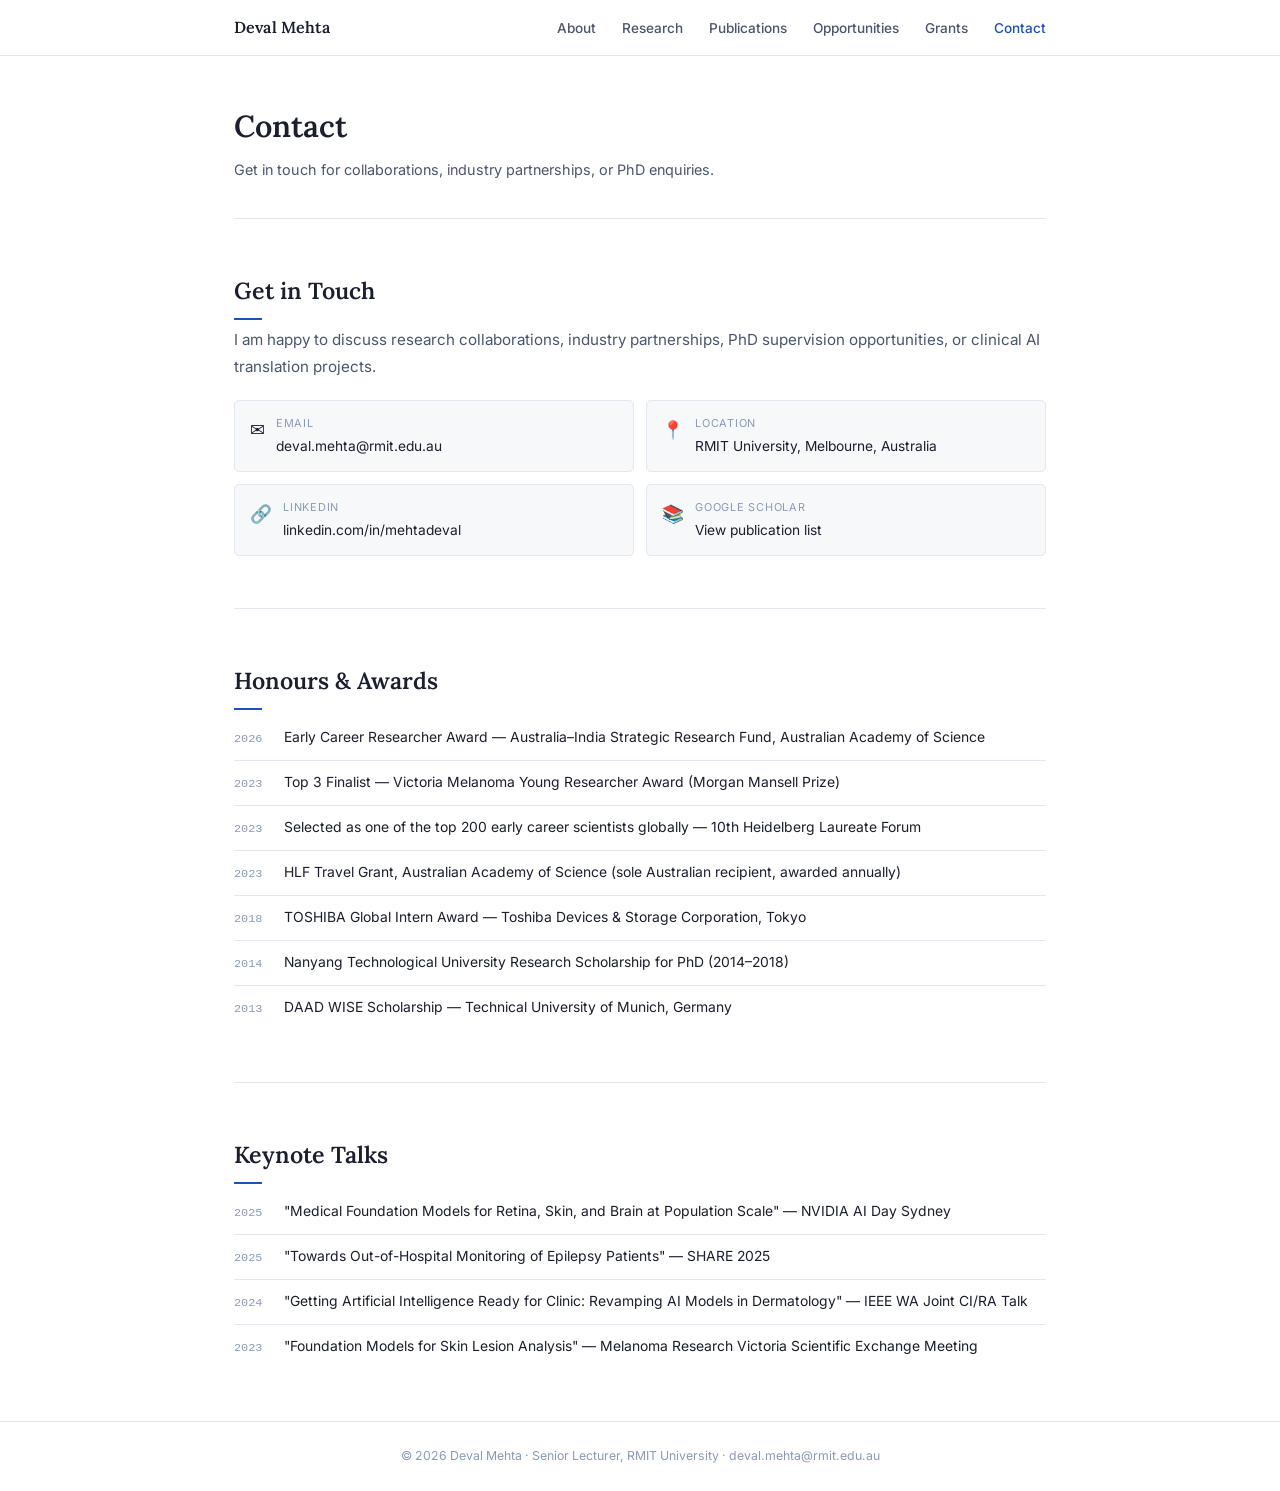
==== contact.html @ f9f5b351 "Add files via upload" ====
<!DOCTYPE html>
<html lang="en">
<head>
<meta charset="UTF-8"><meta name="viewport" content="width=device-width, initial-scale=1.0">
<meta name="description" content="Contact Deval Mehta — Senior Lecturer in Digital Health at RMIT University, Melbourne.">
<title>Contact | Deval Mehta</title>
<link rel="preconnect" href="https://fonts.googleapis.com">
<link rel="preconnect" href="https://fonts.gstatic.com" crossorigin>
<link href="https://fonts.googleapis.com/css2?family=Inter:wght@400;500;600&family=Lora:ital,wght@0,600;1,400&display=swap" rel="stylesheet">
<link rel="stylesheet" href="style.css">
</head><body>
<nav class="nav"><div class="nav-inner"><a href="index.html" class="nav-brand">Deval Mehta</a><ul class="nav-links">
      <li><a href="index.html">About</a></li>
      <li><a href="research.html">Research</a></li>
      <li><a href="publications.html">Publications</a></li>
      <li><a href="opportunities.html">Opportunities</a></li>
      <li><a href="grants.html">Grants</a></li>
      <li><a href="contact.html" class="active">Contact</a></li>
</ul><button class="nav-toggle" id="nav-btn" aria-label="Menu"><svg width="20" height="20" viewBox="0 0 24 24" fill="none" stroke="currentColor" stroke-width="2"><line x1="3" y1="6" x2="21" y2="6"/><line x1="3" y1="12" x2="21" y2="12"/><line x1="3" y1="18" x2="21" y2="18"/></svg></button></div></nav>
<div class="nav-drawer" id="nav-drawer">
  <a href="index.html">About</a>
  <a href="research.html">Research</a>
  <a href="publications.html">Publications</a>
  <a href="opportunities.html">Opportunities</a>
  <a href="grants.html">Grants</a>
  <a href="contact.html" class="active">Contact</a>
</div>
<main><div class="page">
<div class="page-hdr"><h1>Contact</h1><p>Get in touch for collaborations, industry partnerships, or PhD enquiries.</p></div>

<section class="sec">
<h2 class="sec-title">Get in Touch</h2>
<p class="prose" style="margin-bottom:20px">I am happy to discuss research collaborations, industry partnerships, PhD supervision opportunities, or clinical AI translation projects.</p>
<div class="contact-grid">
  <div class="contact-item"><div class="ci-icon">&#9993;&#65039;</div><div><div class="ci-lbl">Email</div><div class="ci-val"><a href="mailto:deval.mehta@rmit.edu.au">deval.mehta@rmit.edu.au</a></div></div></div>
  <div class="contact-item"><div class="ci-icon">&#128205;</div><div><div class="ci-lbl">Location</div><div class="ci-val">RMIT University, Melbourne, Australia</div></div></div>
  <div class="contact-item"><div class="ci-icon">&#128279;</div><div><div class="ci-lbl">LinkedIn</div><div class="ci-val"><a href="https://linkedin.com/in/mehtadeval" target="_blank">linkedin.com/in/mehtadeval</a></div></div></div>
  <div class="contact-item"><div class="ci-icon">&#128218;</div><div><div class="ci-lbl">Google Scholar</div><div class="ci-val"><a href="https://scholar.google.com" target="_blank">View publication list</a></div></div></div>
</div>
</section>

<section class="sec">
<h2 class="sec-title">Honours &amp; Awards</h2>
<div class="award-row"><div class="award-yr">2026</div><div class="award-txt">Early Career Researcher Award &mdash; Australia&ndash;India Strategic Research Fund, Australian Academy of Science</div></div>
<div class="award-row"><div class="award-yr">2023</div><div class="award-txt">Top 3 Finalist &mdash; Victoria Melanoma Young Researcher Award (Morgan Mansell Prize)</div></div>
<div class="award-row"><div class="award-yr">2023</div><div class="award-txt">Selected as one of the top 200 early career scientists globally &mdash; 10th Heidelberg Laureate Forum</div></div>
<div class="award-row"><div class="award-yr">2023</div><div class="award-txt">HLF Travel Grant, Australian Academy of Science (sole Australian recipient, awarded annually)</div></div>
<div class="award-row"><div class="award-yr">2018</div><div class="award-txt">TOSHIBA Global Intern Award &mdash; Toshiba Devices &amp; Storage Corporation, Tokyo</div></div>
<div class="award-row"><div class="award-yr">2014</div><div class="award-txt">Nanyang Technological University Research Scholarship for PhD (2014&ndash;2018)</div></div>
<div class="award-row"><div class="award-yr">2013</div><div class="award-txt">DAAD WISE Scholarship &mdash; Technical University of Munich, Germany</div></div>
</section>

<section class="sec">
<h2 class="sec-title">Keynote Talks</h2>
<div class="award-row"><div class="award-yr">2025</div><div class="award-txt">"Medical Foundation Models for Retina, Skin, and Brain at Population Scale" &mdash; NVIDIA AI Day Sydney</div></div>
<div class="award-row"><div class="award-yr">2025</div><div class="award-txt">"Towards Out-of-Hospital Monitoring of Epilepsy Patients" &mdash; SHARE 2025</div></div>
<div class="award-row"><div class="award-yr">2024</div><div class="award-txt">"Getting Artificial Intelligence Ready for Clinic: Revamping AI Models in Dermatology" &mdash; IEEE WA Joint CI/RA Talk</div></div>
<div class="award-row"><div class="award-yr">2023</div><div class="award-txt">"Foundation Models for Skin Lesion Analysis" &mdash; Melanoma Research Victoria Scientific Exchange Meeting</div></div>
</section>

</div></main>
<footer class="footer"><div class="page"><p>&copy; 2026 Deval Mehta &middot; Senior Lecturer, RMIT University &middot; <a href="mailto:deval.mehta@rmit.edu.au">deval.mehta@rmit.edu.au</a></p></div></footer>
<script>document.getElementById("nav-btn").addEventListener("click",()=>{document.getElementById("nav-drawer").classList.toggle("open");});</script>
</body></html>
---- style.css ----
/* ============================================================
   DEVAL MEHTA — ACADEMIC WEBSITE
   Clean rebuild · July 2026
   Design: minimal, light, scholarly
   Palette: white + one blue accent
   Type: Lora (headings) + Inter (body)
============================================================ */

/* --- Reset --- */
*, *::before, *::after { box-sizing: border-box; margin: 0; padding: 0; }

/* --- Variables --- */
:root {
  --bg:        #ffffff;
  --bg-soft:   #f7f8fa;
  --text:      #1a1e2e;
  --text-2:    #4a556e;
  --text-3:    #8a9ab8;
  --accent:    #1f50b8;
  --accent-lt: #ebf0fd;
  --border:    #e3e7ef;
  --max:       860px;
  --nav-h:     56px;
  --r:         5px;
  --f-sans:    'Inter', system-ui, -apple-system, sans-serif;
  --f-serif:   'Lora', Georgia, 'Times New Roman', serif;
  --f-mono:    'SFMono-Regular', 'SF Mono', Menlo, 'Courier New', monospace;
}

/* --- Base --- */
html { scroll-behavior: smooth; }
body {
  font-family: var(--f-sans);
  background: var(--bg);
  color: var(--text);
  line-height: 1.7;
  font-size: 16px;
  -webkit-font-smoothing: antialiased;
}
a { color: var(--accent); text-decoration: none; }
a:hover { text-decoration: underline; }
strong { font-weight: 600; }
img { display: block; max-width: 100%; }

/* --- Nav --- */
.nav {
  position: sticky; top: 0; z-index: 100;
  height: var(--nav-h);
  background: rgba(255,255,255,.95);
  backdrop-filter: blur(8px);
  border-bottom: 1px solid var(--border);
}
.nav-inner {
  max-width: var(--max); margin: 0 auto; padding: 0 24px;
  height: 100%; display: flex; align-items: center; justify-content: space-between;
}
.nav-brand {
  font-family: var(--f-serif); font-size: 1rem; font-weight: 600;
  color: var(--text); letter-spacing: .01em;
}
.nav-brand:hover { text-decoration: none; }
.nav-links { display: flex; list-style: none; gap: 26px; }
.nav-links a {
  font-size: .85rem; font-weight: 500; color: var(--text-2);
  transition: color .15s;
}
.nav-links a:hover, .nav-links a.active { color: var(--accent); text-decoration: none; }
.nav-toggle {
  display: none; background: none; border: none; padding: 6px;
  cursor: pointer; color: var(--text-2);
}
.nav-drawer {
  display: none; position: fixed; top: var(--nav-h); left: 0; right: 0;
  background: var(--bg); border-bottom: 1px solid var(--border);
  padding: 8px 24px 16px; z-index: 99;
}
.nav-drawer.open { display: block; }
.nav-drawer a {
  display: block; padding: 11px 0; font-size: .9rem; font-weight: 500;
  color: var(--text); border-bottom: 1px solid var(--border);
}
.nav-drawer a:last-child { border-bottom: none; }
.nav-drawer a:hover { color: var(--accent); text-decoration: none; }

/* --- Page wrapper & footer --- */
.page { max-width: var(--max); margin: 0 auto; padding: 0 24px; }
.footer {
  border-top: 1px solid var(--border); padding: 24px 0;
  font-size: .77rem; color: var(--text-3); text-align: center;
}
.footer a { color: var(--text-3); }
.footer a:hover { color: var(--accent); text-decoration: none; }

/* --- Section headings --- */
.sec { padding: 52px 0; border-bottom: 1px solid var(--border); }
.sec:last-child { border-bottom: none; }
.sec-title {
  font-family: var(--f-serif); font-size: 1.45rem; font-weight: 600;
  color: var(--text); margin-bottom: 6px;
}
.sec-title::after {
  content: ''; display: block; width: 28px; height: 2px;
  background: var(--accent); margin-top: 7px;
}
.sec-subtitle { font-size: .88rem; color: var(--text-2); margin-bottom: 24px; }

/* Inner-page header */
.page-hdr { padding: 44px 0 36px; border-bottom: 1px solid var(--border); }
.page-hdr h1 { font-family: var(--f-serif); font-size: 1.9rem; font-weight: 600; color: var(--text); }
.page-hdr p { font-size: .9rem; color: var(--text-2); margin-top: 6px; }

/* prose helper */
.prose { font-size: .95rem; color: var(--text-2); line-height: 1.8; }
.prose p + p { margin-top: 12px; }
.prose strong { color: var(--text); }

/* ============================================================
   INDEX — HERO
============================================================ */
.hero { padding: 60px 0 52px; border-bottom: 1px solid var(--border); }
.hero-inner { display: flex; gap: 48px; align-items: flex-start; }
.hero-photo { flex-shrink: 0; width: 188px; }
.hero-img {
  width: 188px; height: 228px; border-radius: var(--r);
  background: linear-gradient(145deg,#e8eeff,#ccd8f6);
  display: flex; align-items: center; justify-content: center;
  font-family: var(--f-serif); font-size: 3rem; font-weight: 600;
  color: var(--accent); overflow: hidden;
}
.hero-img img { width: 100%; height: 100%; object-fit: cover; }
/* To add photo: replace the initials span with <img src="photo.jpg" alt="Deval Mehta"> */

.hero-body { flex: 1; }
.hero-name { font-family: var(--f-serif); font-size: 2.3rem; font-weight: 600; color: var(--text); line-height: 1.15; margin-bottom: 5px; }
.hero-role { font-size: .97rem; font-weight: 500; color: var(--accent); margin-bottom: 2px; }
.hero-affil { font-size: .88rem; color: var(--text-2); margin-bottom: 22px; }
.hero-bio { font-size: .93rem; color: var(--text-2); line-height: 1.8; max-width: 540px; margin-bottom: 22px; }
.hero-bio p + p { margin-top: 10px; }
.hero-bio strong { color: var(--text); }

.hero-links { display: flex; flex-wrap: wrap; gap: 8px; }
.hlink {
  display: inline-flex; align-items: center; gap: 5px;
  font-size: .79rem; font-weight: 500; color: var(--text-2);
  padding: 5px 13px; border: 1px solid var(--border);
  border-radius: 100px; transition: all .15s;
}
.hlink svg { width: 13px; height: 13px; flex-shrink: 0; }
.hlink:hover { border-color: var(--accent); color: var(--accent); background: var(--accent-lt); text-decoration: none; }

/* index overview grid */
.ov-grid { display: grid; grid-template-columns: repeat(3,1fr); gap: 28px; margin-top: 22px; }
.ov-item {}
.ov-icon { font-size: 1.25rem; margin-bottom: 8px; }
.ov-title { font-size: .87rem; font-weight: 600; color: var(--text); margin-bottom: 4px; }
.ov-desc { font-size: .79rem; color: var(--text-2); line-height: 1.65; }

/* CTA pair */
.cta-pair { display: grid; grid-template-columns: 1fr 1fr; gap: 14px; margin-top: 22px; }
.cta {
  display: flex; align-items: center; gap: 14px; padding: 20px 22px;
  border: 1px solid var(--border); border-radius: var(--r);
  background: var(--bg-soft); color: var(--text); transition: all .15s;
}
.cta:hover { border-color: var(--accent); background: var(--accent-lt); text-decoration: none; }
.cta-icon { font-size: 1.4rem; flex-shrink: 0; }
.cta-title { font-size: .88rem; font-weight: 600; color: var(--text); margin-bottom: 3px; }
.cta-desc { font-size: .75rem; color: var(--text-2); line-height: 1.5; }
.cta-arr { margin-left: auto; color: var(--accent); font-weight: 700; font-size: .95rem; flex-shrink: 0; }

/* ============================================================
   PUBLICATIONS PAGE
============================================================ */
.pub-note { font-size: .82rem; color: var(--text-2); margin-bottom: 28px; line-height: 1.65; }
.pub-note strong { color: var(--accent); }

.yr-label {
  font-size: .7rem; font-weight: 700; letter-spacing: .1em; text-transform: uppercase;
  color: var(--text-3); padding: 6px 0; margin-top: 36px; border-bottom: 1px solid var(--border);
}
.yr-label:first-of-type { margin-top: 0; }

.pub-item { display: flex; gap: 14px; padding: 16px 0; border-bottom: 1px solid var(--border); }
.pub-item:last-child { border-bottom: none; }
.pub-n { font-family: var(--f-mono); font-size: .77rem; color: var(--text-3); min-width: 26px; padding-top: 2px; flex-shrink: 0; }
.pub-body { flex: 1; }
.pub-t { font-size: .9rem; font-weight: 600; color: var(--text); line-height: 1.42; margin-bottom: 4px; }
.pub-a { font-size: .8rem; color: var(--text-2); margin-bottom: 5px; line-height: 1.45; }
.pub-a strong { color: var(--accent); font-weight: 600; }
.pub-v { font-size: .79rem; color: var(--text-3); font-style: italic; }
.pub-tag { display: inline-block; font-size: .68rem; font-weight: 600; color: var(--accent); background: var(--accent-lt); padding: 1px 7px; border-radius: 3px; margin-left: 8px; vertical-align: middle; font-style: normal; }
.pub-star { font-size: .68rem; color: #b45309; margin-left: 8px; font-style: normal; }

/* ============================================================
   RESEARCH PAGE
============================================================ */
.rq {
  border-left: 3px solid var(--accent); padding: 14px 20px;
  background: var(--bg-soft); font-family: var(--f-serif);
  font-style: italic; font-size: 1.08rem; color: var(--text-2);
  line-height: 1.65; margin-bottom: 28px;
}
.r-intro { font-size: .93rem; color: var(--text-2); line-height: 1.82; margin-bottom: 40px; }
.r-intro p + p { margin-top: 11px; }
.r-intro strong { color: var(--text); }

.theme { margin-bottom: 44px; }
.theme:last-child { margin-bottom: 0; }
.theme-hdr { display: flex; align-items: baseline; gap: 12px; margin-bottom: 12px; }
.theme-num { font-family: var(--f-mono); font-size: .7rem; font-weight: 700; color: var(--accent); letter-spacing: .08em; }
.theme-name { font-family: var(--f-serif); font-size: 1.28rem; font-weight: 600; color: var(--text); }
.theme-intro { font-size: .9rem; color: var(--text-2); line-height: 1.78; margin-bottom: 22px; }
.theme-intro strong { color: var(--text); }

.area { padding: 20px 0; border-bottom: 1px solid var(--border); }
.area:last-child { border-bottom: none; }
.area-title { font-size: .92rem; font-weight: 600; color: var(--text); margin-bottom: 6px; }
.area-desc { font-size: .84rem; color: var(--text-2); line-height: 1.72; margin-bottom: 12px; }
.area-papers { list-style: none; }
.area-papers li {
  font-size: .8rem; color: var(--text-2); line-height: 1.5;
  padding: 5px 0 5px 12px; border-left: 2px solid var(--border); margin-bottom: 5px;
}
.area-papers strong { color: var(--accent); font-weight: 600; }
.area-papers em { color: var(--text-3); }
.seeking { font-size: .69rem; font-weight: 700; color: #92400e; background: #fef3c7; padding: 1px 7px; border-radius: 3px; margin-left: 8px; letter-spacing: .04em; vertical-align: middle; }

.collab-cta {
  background: var(--bg-soft); border: 1px solid var(--border);
  border-left: 3px solid var(--accent); padding: 18px 22px;
  font-size: .9rem; color: var(--text-2); line-height: 1.78;
  border-radius: 0 var(--r) var(--r) 0; margin-top: 40px;
}
.collab-cta strong { color: var(--text); }

/* ============================================================
   OPPORTUNITIES PAGE
============================================================ */
.notice {
  background: #fffbeb; border: 1px solid #fcd34d;
  border-left: 3px solid #d97706; padding: 16px 20px;
  border-radius: 0 var(--r) var(--r) 0; margin-bottom: 28px;
}
.notice-lbl { font-size: .68rem; font-weight: 700; text-transform: uppercase; letter-spacing: .1em; color: #92400e; margin-bottom: 6px; }
.notice-body { font-size: .88rem; color: #78350f; line-height: 1.68; }
.notice-body a { color: #92400e; font-weight: 600; }
.form-btn {
  display: inline-flex; align-items: center; gap: 6px; margin-top: 10px;
  padding: 8px 16px; background: #d97706; color: #fff !important;
  font-size: .8rem; font-weight: 600; border-radius: 4px; transition: opacity .15s;
}
.form-btn:hover { opacity: .84; text-decoration: none; }

.track-grid { display: grid; grid-template-columns: 1fr 1fr; gap: 14px; margin-top: 14px; }
.track {
  padding: 16px 18px; border: 1px solid var(--border);
  border-radius: var(--r); background: var(--bg-soft);
}
.track.accent { border-color: var(--accent); background: var(--accent-lt); }
.track-icon { font-size: 1.2rem; margin-bottom: 7px; }
.track-title { font-size: .86rem; font-weight: 600; color: var(--text); margin-bottom: 4px; }
.track-desc { font-size: .77rem; color: var(--text-2); line-height: 1.62; }

.diversity {
  padding: 16px 20px; background: var(--bg-soft);
  border: 1px solid var(--border); border-left: 3px solid #7c3aed;
  font-size: .88rem; color: var(--text-2); line-height: 1.78;
  border-radius: 0 var(--r) var(--r) 0; margin-top: 20px;
}
.diversity strong { color: var(--text); }

.trait-grid { display: grid; grid-template-columns: 1fr 1fr; gap: 11px; margin-top: 14px; }
.trait {
  display: flex; gap: 10px; align-items: flex-start;
  padding: 11px 13px; border: 1px solid var(--border);
  border-radius: var(--r); background: var(--bg-soft);
}
.trait-icon { font-size: .95rem; flex-shrink: 0; margin-top: 2px; }
.trait-title { font-size: .8rem; font-weight: 600; color: var(--text); margin-bottom: 2px; }
.trait-desc { font-size: .74rem; color: var(--text-2); line-height: 1.5; }

.req {
  margin-top: 14px; padding: 13px 17px; background: var(--accent-lt);
  border: 1px solid #bfdbfe; border-left: 3px solid var(--accent);
  border-radius: 0 var(--r) var(--r) 0; font-size: .87rem;
  color: var(--text-2); line-height: 1.75;
}
.req-lbl { font-size: .67rem; font-weight: 700; text-transform: uppercase; letter-spacing: .1em; color: var(--accent); margin-bottom: 4px; }
.req strong { color: var(--text); }

.testi {
  padding: 15px 18px; border: 1px solid var(--border);
  border-radius: var(--r); background: var(--bg-soft);
  font-size: .86rem; color: var(--text-2); line-height: 1.7; margin-top: 20px;
}

/* ============================================================
   GRANTS PAGE
============================================================ */
.grants-stat { margin-bottom: 28px; }
.grants-total { font-family: var(--f-serif); font-size: 2rem; font-weight: 600; color: var(--text); }
.grants-sub { font-size: .78rem; color: var(--text-3); text-transform: uppercase; letter-spacing: .07em; margin-top: 2px; }

.grant-row { display: flex; gap: 18px; padding: 15px 0; border-bottom: 1px solid var(--border); }
.grant-row:last-child { border-bottom: none; }
.grant-amt { font-family: var(--f-mono); font-size: .8rem; font-weight: 600; color: var(--text); min-width: 68px; padding-top: 2px; flex-shrink: 0; }
.grant-title { font-size: .88rem; font-weight: 600; color: var(--text); margin-bottom: 3px; line-height: 1.4; }
.grant-meta { font-size: .77rem; color: var(--text-2); }

.patent-row { padding: 14px 0; border-bottom: 1px solid var(--border); }
.patent-row:last-child { border-bottom: none; }
.patent-title { font-size: .88rem; font-weight: 600; color: var(--text); margin-bottom: 3px; }
.patent-meta { font-size: .77rem; color: var(--text-2); }
.ptag { font-size: .68rem; font-weight: 700; color: var(--accent); background: var(--accent-lt); padding: 1px 7px; border-radius: 3px; margin-left: 7px; }

/* ============================================================
   CONTACT PAGE
============================================================ */
.contact-grid { display: grid; grid-template-columns: 1fr 1fr; gap: 12px; margin-top: 16px; }
.contact-item {
  display: flex; align-items: flex-start; gap: 11px; padding: 13px 15px;
  border: 1px solid var(--border); border-radius: var(--r); background: var(--bg-soft);
}
.ci-icon { font-size: 1.1rem; flex-shrink: 0; margin-top: 1px; }
.ci-lbl { font-size: .68rem; color: var(--text-3); text-transform: uppercase; letter-spacing: .07em; margin-bottom: 2px; }
.ci-val { font-size: .86rem; color: var(--text); }
.ci-val a { color: var(--text); }

.award-row { display: flex; gap: 14px; padding: 11px 0; border-bottom: 1px solid var(--border); }
.award-row:last-child { border-bottom: none; }
.award-yr { font-family: var(--f-mono); font-size: .74rem; color: var(--text-3); min-width: 36px; padding-top: 2px; flex-shrink: 0; }
.award-txt { font-size: .87rem; color: var(--text); line-height: 1.5; }

/* ============================================================
   RESPONSIVE
============================================================ */
@media (max-width: 680px) {
  .nav-links { display: none; }
  .nav-toggle { display: flex; }
  .hero-inner { flex-direction: column; gap: 24px; }
  .hero-photo { width: 140px; }
  .hero-img { width: 140px; height: 170px; }
  .hero-name { font-size: 1.9rem; }
  .ov-grid { grid-template-columns: 1fr; gap: 18px; }
  .cta-pair { grid-template-columns: 1fr; }
  .track-grid { grid-template-columns: 1fr; }
  .trait-grid { grid-template-columns: 1fr; }
  .contact-grid { grid-template-columns: 1fr; }
  .pub-item { gap: 8px; }
  .pub-n { display: none; }
  .page { padding: 0 16px; }
  .sec { padding: 40px 0; }
}
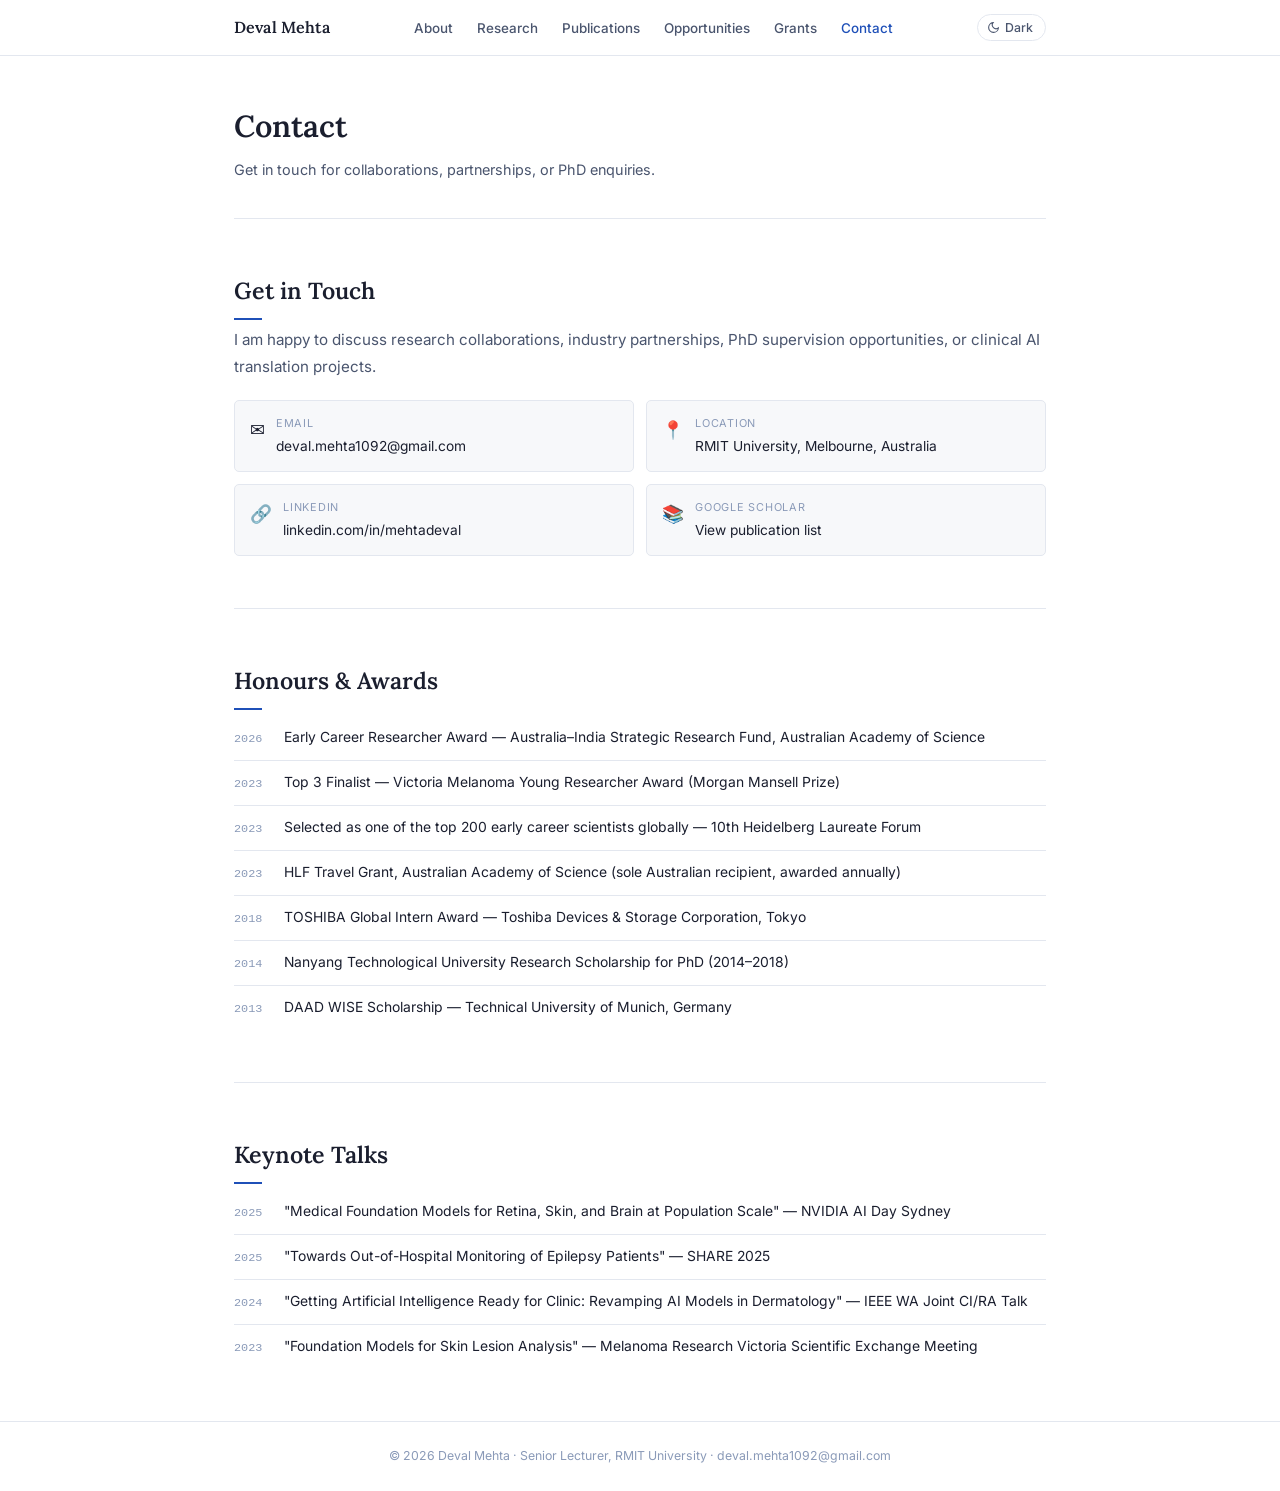
==== commit 35f33959: "Add files via upload" ====
--- a/contact.html
+++ b/contact.html
@@ -1,11 +1,11 @@
 <!DOCTYPE html>
-<html lang="en">
+<html lang="en" data-theme="light">
 <head>
 <meta charset="UTF-8"><meta name="viewport" content="width=device-width, initial-scale=1.0">
-<meta name="description" content="Contact Deval Mehta — Senior Lecturer in Digital Health at RMIT University, Melbourne.">
+<meta name="description" content="Contact Deval Mehta — Senior Lecturer, RMIT University, Melbourne.">
 <title>Contact | Deval Mehta</title>
-<link rel="preconnect" href="https://fonts.googleapis.com">
-<link rel="preconnect" href="https://fonts.gstatic.com" crossorigin>
+<script>(function(){var t=localStorage.getItem('theme');if(t)document.documentElement.setAttribute('data-theme',t);})()</script>
+<link rel="preconnect" href="https://fonts.googleapis.com"><link rel="preconnect" href="https://fonts.gstatic.com" crossorigin>
 <link href="https://fonts.googleapis.com/css2?family=Inter:wght@400;500;600&family=Lora:ital,wght@0,600;1,400&display=swap" rel="stylesheet">
 <link rel="stylesheet" href="style.css">
 </head><body>
@@ -16,7 +16,7 @@
       <li><a href="opportunities.html">Opportunities</a></li>
       <li><a href="grants.html">Grants</a></li>
       <li><a href="contact.html" class="active">Contact</a></li>
-</ul><button class="nav-toggle" id="nav-btn" aria-label="Menu"><svg width="20" height="20" viewBox="0 0 24 24" fill="none" stroke="currentColor" stroke-width="2"><line x1="3" y1="6" x2="21" y2="6"/><line x1="3" y1="12" x2="21" y2="12"/><line x1="3" y1="18" x2="21" y2="18"/></svg></button></div></nav>
+</ul><div class="nav-right"><button class="theme-btn" id="theme-btn" onclick="toggleTheme()" aria-label="Toggle theme"><svg viewBox="0 0 24 24" fill="none" stroke="currentColor" stroke-width="2"><path d="M21 12.79A9 9 0 1 1 11.21 3 7 7 0 0 0 21 12.79z"/></svg><span>Dark</span></button><button class="nav-toggle" id="nav-btn" aria-label="Menu"><svg width="20" height="20" viewBox="0 0 24 24" fill="none" stroke="currentColor" stroke-width="2"><line x1="3" y1="6" x2="21" y2="6"/><line x1="3" y1="12" x2="21" y2="12"/><line x1="3" y1="18" x2="21" y2="18"/></svg></button></div></div></nav>
 <div class="nav-drawer" id="nav-drawer">
   <a href="index.html">About</a>
   <a href="research.html">Research</a>
@@ -26,19 +26,17 @@
   <a href="contact.html" class="active">Contact</a>
 </div>
 <main><div class="page">
-<div class="page-hdr"><h1>Contact</h1><p>Get in touch for collaborations, industry partnerships, or PhD enquiries.</p></div>
-
+<div class="page-hdr"><h1>Contact</h1><p>Get in touch for collaborations, partnerships, or PhD enquiries.</p></div>
 <section class="sec">
 <h2 class="sec-title">Get in Touch</h2>
 <p class="prose" style="margin-bottom:20px">I am happy to discuss research collaborations, industry partnerships, PhD supervision opportunities, or clinical AI translation projects.</p>
 <div class="contact-grid">
-  <div class="contact-item"><div class="ci-icon">&#9993;&#65039;</div><div><div class="ci-lbl">Email</div><div class="ci-val"><a href="mailto:deval.mehta@rmit.edu.au">deval.mehta@rmit.edu.au</a></div></div></div>
+  <div class="contact-item"><div class="ci-icon">&#9993;&#65039;</div><div><div class="ci-lbl">Email</div><div class="ci-val"><a href="mailto:deval.mehta1092@gmail.com">deval.mehta1092@gmail.com</a></div></div></div>
   <div class="contact-item"><div class="ci-icon">&#128205;</div><div><div class="ci-lbl">Location</div><div class="ci-val">RMIT University, Melbourne, Australia</div></div></div>
   <div class="contact-item"><div class="ci-icon">&#128279;</div><div><div class="ci-lbl">LinkedIn</div><div class="ci-val"><a href="https://linkedin.com/in/mehtadeval" target="_blank">linkedin.com/in/mehtadeval</a></div></div></div>
-  <div class="contact-item"><div class="ci-icon">&#128218;</div><div><div class="ci-lbl">Google Scholar</div><div class="ci-val"><a href="https://scholar.google.com" target="_blank">View publication list</a></div></div></div>
+  <div class="contact-item"><div class="ci-icon">&#128218;</div><div><div class="ci-lbl">Google Scholar</div><div class="ci-val"><a href="https://scholar.google.co.in/citations?user=bbyetzcAAAAJ&hl=en" target="_blank">View publication list</a></div></div></div>
 </div>
 </section>
-
 <section class="sec">
 <h2 class="sec-title">Honours &amp; Awards</h2>
 <div class="award-row"><div class="award-yr">2026</div><div class="award-txt">Early Career Researcher Award &mdash; Australia&ndash;India Strategic Research Fund, Australian Academy of Science</div></div>
@@ -49,7 +47,6 @@
 <div class="award-row"><div class="award-yr">2014</div><div class="award-txt">Nanyang Technological University Research Scholarship for PhD (2014&ndash;2018)</div></div>
 <div class="award-row"><div class="award-yr">2013</div><div class="award-txt">DAAD WISE Scholarship &mdash; Technical University of Munich, Germany</div></div>
 </section>
-
 <section class="sec">
 <h2 class="sec-title">Keynote Talks</h2>
 <div class="award-row"><div class="award-yr">2025</div><div class="award-txt">"Medical Foundation Models for Retina, Skin, and Brain at Population Scale" &mdash; NVIDIA AI Day Sydney</div></div>
@@ -57,8 +54,10 @@
 <div class="award-row"><div class="award-yr">2024</div><div class="award-txt">"Getting Artificial Intelligence Ready for Clinic: Revamping AI Models in Dermatology" &mdash; IEEE WA Joint CI/RA Talk</div></div>
 <div class="award-row"><div class="award-yr">2023</div><div class="award-txt">"Foundation Models for Skin Lesion Analysis" &mdash; Melanoma Research Victoria Scientific Exchange Meeting</div></div>
 </section>
-
-</div></main>
-<footer class="footer"><div class="page"><p>&copy; 2026 Deval Mehta &middot; Senior Lecturer, RMIT University &middot; <a href="mailto:deval.mehta@rmit.edu.au">deval.mehta@rmit.edu.au</a></p></div></footer>
-<script>document.getElementById("nav-btn").addEventListener("click",()=>{document.getElementById("nav-drawer").classList.toggle("open");});</script>
-</body></html>+</div></main><footer class="footer"><div class="page"><p>&copy; 2026 Deval Mehta &middot; Senior Lecturer, RMIT University &middot; <a href="mailto:deval.mehta1092@gmail.com">deval.mehta1092@gmail.com</a></p></div></footer>
+<script>document.getElementById('nav-btn').addEventListener('click',()=>document.getElementById('nav-drawer').classList.toggle('open'));
+var SUN='<svg viewBox="0 0 24 24" fill="none" stroke="currentColor" stroke-width="2"><circle cx="12" cy="12" r="4"/><path d="M12 2v2M12 20v2M4.93 4.93l1.41 1.41M17.66 17.66l1.41 1.41M2 12h2M20 12h2M6.34 17.66l-1.41 1.41M19.07 4.93l-1.41 1.41"/></svg><span>Light</span>';
+var MOON='<svg viewBox="0 0 24 24" fill="none" stroke="currentColor" stroke-width="2"><path d="M21 12.79A9 9 0 1 1 11.21 3 7 7 0 0 0 21 12.79z"/></svg><span>Dark</span>';
+function updateBtn(t){var b=document.getElementById('theme-btn');if(b)b.innerHTML=t==='dark'?SUN:MOON;}
+function toggleTheme(){var c=document.documentElement.getAttribute('data-theme')||'light';var n=c==='dark'?'light':'dark';document.documentElement.setAttribute('data-theme',n);localStorage.setItem('theme',n);updateBtn(n);}
+updateBtn(document.documentElement.getAttribute('data-theme')||'light');</script></body></html>
--- a/style.css
+++ b/style.css
@@ -1,33 +1,59 @@
 /* ============================================================
-   DEVAL MEHTA — ACADEMIC WEBSITE
+   DEVAL MEHTA — ACADEMIC WEBSITE  |  style.css
    Clean rebuild · July 2026
-   Design: minimal, light, scholarly
-   Palette: white + one blue accent
+   Design: minimal, light/dark, scholarly
    Type: Lora (headings) + Inter (body)
 ============================================================ */
 
 /* --- Reset --- */
 *, *::before, *::after { box-sizing: border-box; margin: 0; padding: 0; }
 
-/* --- Variables --- */
+/* ============================================================
+   CSS VARIABLES — LIGHT THEME (default)
+============================================================ */
 :root {
-  --bg:        #ffffff;
-  --bg-soft:   #f7f8fa;
-  --text:      #1a1e2e;
-  --text-2:    #4a556e;
-  --text-3:    #8a9ab8;
-  --accent:    #1f50b8;
-  --accent-lt: #ebf0fd;
-  --border:    #e3e7ef;
-  --max:       860px;
-  --nav-h:     56px;
-  --r:         5px;
-  --f-sans:    'Inter', system-ui, -apple-system, sans-serif;
-  --f-serif:   'Lora', Georgia, 'Times New Roman', serif;
-  --f-mono:    'SFMono-Regular', 'SF Mono', Menlo, 'Courier New', monospace;
-}
-
-/* --- Base --- */
+  --bg:         #ffffff;
+  --bg-soft:    #f7f8fa;
+  --text:       #1a1e2e;
+  --text-2:     #4a556e;
+  --text-3:     #8a9ab8;
+  --accent:     #1f50b8;
+  --accent-lt:  #ebf0fd;
+  --border:     #e3e7ef;
+  --nav-bg:     rgba(255,255,255,.95);
+  --drawer-bg:  #ffffff;
+  --thumb-bg:   #edf0f7;
+  --collage-bg: #edf0f7;
+
+  --max:     860px;
+  --nav-h:   56px;
+  --r:       5px;
+  --f-sans:  'Inter', system-ui, -apple-system, sans-serif;
+  --f-serif: 'Lora', Georgia, 'Times New Roman', serif;
+  --f-mono:  'SFMono-Regular', 'SF Mono', Menlo, 'Courier New', monospace;
+}
+
+/* ============================================================
+   CSS VARIABLES — DARK THEME
+============================================================ */
+[data-theme="dark"] {
+  --bg:         #111318;
+  --bg-soft:    #181c26;
+  --text:       #dde1ee;
+  --text-2:     #8892aa;
+  --text-3:     #4e5a72;
+  --accent:     #7ba0f5;
+  --accent-lt:  rgba(123,160,245,.13);
+  --border:     #232840;
+  --nav-bg:     rgba(17,19,24,.97);
+  --drawer-bg:  #181c26;
+  --thumb-bg:   #1e2535;
+  --collage-bg: #1e2535;
+}
+
+/* ============================================================
+   BASE
+============================================================ */
 html { scroll-behavior: smooth; }
 body {
   font-family: var(--f-sans);
@@ -36,19 +62,23 @@
   line-height: 1.7;
   font-size: 16px;
   -webkit-font-smoothing: antialiased;
+  transition: background .2s, color .2s;
 }
 a { color: var(--accent); text-decoration: none; }
 a:hover { text-decoration: underline; }
 strong { font-weight: 600; }
 img { display: block; max-width: 100%; }
 
-/* --- Nav --- */
+/* ============================================================
+   NAVIGATION
+============================================================ */
 .nav {
   position: sticky; top: 0; z-index: 100;
   height: var(--nav-h);
-  background: rgba(255,255,255,.95);
-  backdrop-filter: blur(8px);
+  background: var(--nav-bg);
+  backdrop-filter: blur(10px);
   border-bottom: 1px solid var(--border);
+  transition: background .2s, border-color .2s;
 }
 .nav-inner {
   max-width: var(--max); margin: 0 auto; padding: 0 24px;
@@ -56,22 +86,42 @@
 }
 .nav-brand {
   font-family: var(--f-serif); font-size: 1rem; font-weight: 600;
-  color: var(--text); letter-spacing: .01em;
+  color: var(--text); letter-spacing: .01em; flex-shrink: 0;
 }
 .nav-brand:hover { text-decoration: none; }
-.nav-links { display: flex; list-style: none; gap: 26px; }
+.nav-links { display: flex; list-style: none; gap: 24px; }
 .nav-links a {
-  font-size: .85rem; font-weight: 500; color: var(--text-2);
+  font-size: .84rem; font-weight: 500; color: var(--text-2);
   transition: color .15s;
 }
 .nav-links a:hover, .nav-links a.active { color: var(--accent); text-decoration: none; }
+
+.nav-right { display: flex; align-items: center; gap: 10px; }
+
+/* Dark/light toggle button */
+.theme-btn {
+  display: inline-flex; align-items: center; gap: 5px;
+  padding: 5px 12px 5px 9px;
+  border: 1px solid var(--border);
+  border-radius: 100px;
+  background: none;
+  cursor: pointer;
+  font-family: var(--f-sans);
+  font-size: .77rem; font-weight: 500;
+  color: var(--text-2);
+  transition: all .15s;
+  white-space: nowrap;
+}
+.theme-btn svg { width: 13px; height: 13px; flex-shrink: 0; }
+.theme-btn:hover { border-color: var(--accent); color: var(--accent); }
+
 .nav-toggle {
   display: none; background: none; border: none; padding: 6px;
   cursor: pointer; color: var(--text-2);
 }
 .nav-drawer {
   display: none; position: fixed; top: var(--nav-h); left: 0; right: 0;
-  background: var(--bg); border-bottom: 1px solid var(--border);
+  background: var(--drawer-bg); border-bottom: 1px solid var(--border);
   padding: 8px 24px 16px; z-index: 99;
 }
 .nav-drawer.open { display: block; }
@@ -82,17 +132,20 @@
 .nav-drawer a:last-child { border-bottom: none; }
 .nav-drawer a:hover { color: var(--accent); text-decoration: none; }
 
-/* --- Page wrapper & footer --- */
+/* ============================================================
+   LAYOUT HELPERS
+============================================================ */
 .page { max-width: var(--max); margin: 0 auto; padding: 0 24px; }
+
 .footer {
   border-top: 1px solid var(--border); padding: 24px 0;
   font-size: .77rem; color: var(--text-3); text-align: center;
+  transition: border-color .2s;
 }
 .footer a { color: var(--text-3); }
 .footer a:hover { color: var(--accent); text-decoration: none; }
 
-/* --- Section headings --- */
-.sec { padding: 52px 0; border-bottom: 1px solid var(--border); }
+.sec { padding: 52px 0; border-bottom: 1px solid var(--border); transition: border-color .2s; }
 .sec:last-child { border-bottom: none; }
 .sec-title {
   font-family: var(--f-serif); font-size: 1.45rem; font-weight: 600;
@@ -104,18 +157,20 @@
 }
 .sec-subtitle { font-size: .88rem; color: var(--text-2); margin-bottom: 24px; }
 
-/* Inner-page header */
 .page-hdr { padding: 44px 0 36px; border-bottom: 1px solid var(--border); }
 .page-hdr h1 { font-family: var(--f-serif); font-size: 1.9rem; font-weight: 600; color: var(--text); }
 .page-hdr p { font-size: .9rem; color: var(--text-2); margin-top: 6px; }
 
-/* prose helper */
+.breadcrumb { font-size: .78rem; color: var(--text-3); margin-bottom: 10px; }
+.breadcrumb a { color: var(--text-3); }
+.breadcrumb a:hover { color: var(--accent); }
+
 .prose { font-size: .95rem; color: var(--text-2); line-height: 1.8; }
 .prose p + p { margin-top: 12px; }
 .prose strong { color: var(--text); }
 
 /* ============================================================
-   INDEX — HERO
+   HOME — HERO
 ============================================================ */
 .hero { padding: 60px 0 52px; border-bottom: 1px solid var(--border); }
 .hero-inner { display: flex; gap: 48px; align-items: flex-start; }
@@ -126,9 +181,10 @@
   display: flex; align-items: center; justify-content: center;
   font-family: var(--f-serif); font-size: 3rem; font-weight: 600;
   color: var(--accent); overflow: hidden;
-}
+  transition: background .2s;
+}
+[data-theme="dark"] .hero-img { background: linear-gradient(145deg,#1e2535,#252d48); }
 .hero-img img { width: 100%; height: 100%; object-fit: cover; }
-/* To add photo: replace the initials span with <img src="photo.jpg" alt="Deval Mehta"> */
 
 .hero-body { flex: 1; }
 .hero-name { font-family: var(--f-serif); font-size: 2.3rem; font-weight: 600; color: var(--text); line-height: 1.15; margin-bottom: 5px; }
@@ -137,7 +193,6 @@
 .hero-bio { font-size: .93rem; color: var(--text-2); line-height: 1.8; max-width: 540px; margin-bottom: 22px; }
 .hero-bio p + p { margin-top: 10px; }
 .hero-bio strong { color: var(--text); }
-
 .hero-links { display: flex; flex-wrap: wrap; gap: 8px; }
 .hlink {
   display: inline-flex; align-items: center; gap: 5px;
@@ -148,14 +203,14 @@
 .hlink svg { width: 13px; height: 13px; flex-shrink: 0; }
 .hlink:hover { border-color: var(--accent); color: var(--accent); background: var(--accent-lt); text-decoration: none; }
 
-/* index overview grid */
+/* ============================================================
+   HOME — OVERVIEW + CTA
+============================================================ */
 .ov-grid { display: grid; grid-template-columns: repeat(3,1fr); gap: 28px; margin-top: 22px; }
-.ov-item {}
 .ov-icon { font-size: 1.25rem; margin-bottom: 8px; }
 .ov-title { font-size: .87rem; font-weight: 600; color: var(--text); margin-bottom: 4px; }
 .ov-desc { font-size: .79rem; color: var(--text-2); line-height: 1.65; }
 
-/* CTA pair */
 .cta-pair { display: grid; grid-template-columns: 1fr 1fr; gap: 14px; margin-top: 22px; }
 .cta {
   display: flex; align-items: center; gap: 14px; padding: 20px 22px;
@@ -169,43 +224,107 @@
 .cta-arr { margin-left: auto; color: var(--accent); font-weight: 700; font-size: .95rem; flex-shrink: 0; }
 
 /* ============================================================
-   PUBLICATIONS PAGE
+   PUBLICATIONS
 ============================================================ */
 .pub-note { font-size: .82rem; color: var(--text-2); margin-bottom: 28px; line-height: 1.65; }
 .pub-note strong { color: var(--accent); }
-
 .yr-label {
   font-size: .7rem; font-weight: 700; letter-spacing: .1em; text-transform: uppercase;
   color: var(--text-3); padding: 6px 0; margin-top: 36px; border-bottom: 1px solid var(--border);
 }
 .yr-label:first-of-type { margin-top: 0; }
 
-.pub-item { display: flex; gap: 14px; padding: 16px 0; border-bottom: 1px solid var(--border); }
+.pub-item {
+  display: flex; gap: 16px; padding: 18px 0;
+  border-bottom: 1px solid var(--border); align-items: flex-start;
+}
 .pub-item:last-child { border-bottom: none; }
 .pub-n { font-family: var(--f-mono); font-size: .77rem; color: var(--text-3); min-width: 26px; padding-top: 2px; flex-shrink: 0; }
-.pub-body { flex: 1; }
-.pub-t { font-size: .9rem; font-weight: 600; color: var(--text); line-height: 1.42; margin-bottom: 4px; }
+
+/* Publication thumbnail / image banner */
+.pub-thumb {
+  width: 160px; height: 100px; flex-shrink: 0;
+  border-radius: var(--r); overflow: hidden;
+  background: var(--thumb-bg); border: 1px solid var(--border);
+  transition: background .2s, border-color .2s;
+  position: relative;
+}
+.pub-thumb img { width: 100%; height: 100%; object-fit: cover; display: block; }
+/* Placeholder label shown when no image */
+.pub-thumb-ph {
+  position: absolute; inset: 0;
+  display: flex; flex-direction: column;
+  align-items: center; justify-content: center; gap: 4px;
+  font-size: .68rem; color: var(--text-3); text-align: center; padding: 8px;
+  line-height: 1.35;
+}
+.pub-thumb-ph span { font-family: var(--f-mono); font-size: .6rem; opacity: .6; }
+
+.pub-body { flex: 1; min-width: 0; }
+.pub-t { font-size: .9rem; font-weight: 600; color: var(--text); line-height: 1.42; margin-bottom: 5px; }
 .pub-a { font-size: .8rem; color: var(--text-2); margin-bottom: 5px; line-height: 1.45; }
 .pub-a strong { color: var(--accent); font-weight: 600; }
 .pub-v { font-size: .79rem; color: var(--text-3); font-style: italic; }
-.pub-tag { display: inline-block; font-size: .68rem; font-weight: 600; color: var(--accent); background: var(--accent-lt); padding: 1px 7px; border-radius: 3px; margin-left: 8px; vertical-align: middle; font-style: normal; }
+.pub-tag {
+  display: inline-block; font-size: .68rem; font-weight: 600; color: var(--accent);
+  background: var(--accent-lt); padding: 1px 7px; border-radius: 3px;
+  margin-left: 8px; vertical-align: middle; font-style: normal;
+}
 .pub-star { font-size: .68rem; color: #b45309; margin-left: 8px; font-style: normal; }
-
-/* ============================================================
-   RESEARCH PAGE
+[data-theme="dark"] .pub-star { color: #f59e0b; }
+
+/* ============================================================
+   RESEARCH OVERVIEW (main research.html)
 ============================================================ */
 .rq {
   border-left: 3px solid var(--accent); padding: 14px 20px;
   background: var(--bg-soft); font-family: var(--f-serif);
   font-style: italic; font-size: 1.08rem; color: var(--text-2);
   line-height: 1.65; margin-bottom: 28px;
+  transition: background .2s;
 }
 .r-intro { font-size: .93rem; color: var(--text-2); line-height: 1.82; margin-bottom: 40px; }
 .r-intro p + p { margin-top: 11px; }
 .r-intro strong { color: var(--text); }
 
-.theme { margin-bottom: 44px; }
-.theme:last-child { margin-bottom: 0; }
+/* Theme overview cards */
+.r-card {
+  display: flex; gap: 28px; align-items: flex-start;
+  padding: 32px 0; border-bottom: 1px solid var(--border);
+}
+.r-card:last-of-type { border-bottom: none; }
+
+/* 2×2 image collage */
+.collage {
+  display: grid; grid-template-columns: 1fr 1fr; gap: 4px;
+  width: 220px; flex-shrink: 0; border-radius: 6px; overflow: hidden;
+  background: var(--border); /* gap colour */
+}
+.collage-cell {
+  background: var(--collage-bg); overflow: hidden;
+  height: 80px; position: relative;
+  display: flex; align-items: center; justify-content: center;
+  transition: background .2s;
+}
+.collage-cell img { width: 100%; height: 100%; object-fit: cover; display: block; }
+.collage-cell-ph {
+  font-size: .62rem; color: var(--text-3); text-align: center;
+  padding: 6px; line-height: 1.4;
+}
+/* 3-image variant: first cell spans 2 cols */
+.collage.c3 .collage-cell:first-child { grid-column: span 2; }
+
+.r-card-body { flex: 1; }
+.r-card-num { font-family: var(--f-mono); font-size: .7rem; font-weight: 700; color: var(--accent); letter-spacing: .08em; margin-bottom: 4px; }
+.r-card-name { font-family: var(--f-serif); font-size: 1.25rem; font-weight: 600; color: var(--text); margin-bottom: 10px; }
+.r-card-desc { font-size: .88rem; color: var(--text-2); line-height: 1.72; margin-bottom: 12px; }
+.r-card-areas { font-size: .76rem; color: var(--text-3); margin-bottom: 14px; line-height: 1.6; }
+.r-card-link { font-size: .84rem; font-weight: 600; color: var(--accent); }
+.r-card-link:hover { text-decoration: underline; }
+
+/* ============================================================
+   RESEARCH SUB-PAGES
+============================================================ */
 .theme-hdr { display: flex; align-items: baseline; gap: 12px; margin-bottom: 12px; }
 .theme-num { font-family: var(--f-mono); font-size: .7rem; font-weight: 700; color: var(--accent); letter-spacing: .08em; }
 .theme-name { font-family: var(--f-serif); font-size: 1.28rem; font-weight: 600; color: var(--text); }
@@ -221,29 +340,39 @@
   font-size: .8rem; color: var(--text-2); line-height: 1.5;
   padding: 5px 0 5px 12px; border-left: 2px solid var(--border); margin-bottom: 5px;
 }
-.area-papers strong { color: var(--accent); font-weight: 600; }
-.area-papers em { color: var(--text-3); }
-.seeking { font-size: .69rem; font-weight: 700; color: #92400e; background: #fef3c7; padding: 1px 7px; border-radius: 3px; margin-left: 8px; letter-spacing: .04em; vertical-align: middle; }
+.area-papers li strong { color: var(--accent); font-weight: 600; }
+.area-papers li em { color: var(--text-3); }
+.seeking {
+  font-size: .69rem; font-weight: 700; color: #92400e; background: #fef3c7;
+  padding: 1px 7px; border-radius: 3px; margin-left: 8px;
+  letter-spacing: .04em; vertical-align: middle;
+}
+[data-theme="dark"] .seeking { color: #fcd34d; background: rgba(217,119,6,.2); }
 
 .collab-cta {
   background: var(--bg-soft); border: 1px solid var(--border);
   border-left: 3px solid var(--accent); padding: 18px 22px;
   font-size: .9rem; color: var(--text-2); line-height: 1.78;
   border-radius: 0 var(--r) var(--r) 0; margin-top: 40px;
+  transition: background .2s, border-color .2s;
 }
 .collab-cta strong { color: var(--text); }
 
 /* ============================================================
-   OPPORTUNITIES PAGE
+   OPPORTUNITIES
 ============================================================ */
 .notice {
   background: #fffbeb; border: 1px solid #fcd34d;
   border-left: 3px solid #d97706; padding: 16px 20px;
   border-radius: 0 var(--r) var(--r) 0; margin-bottom: 28px;
 }
+[data-theme="dark"] .notice { background: #1a1509; border-color: #5a4310; border-left-color: #d97706; }
 .notice-lbl { font-size: .68rem; font-weight: 700; text-transform: uppercase; letter-spacing: .1em; color: #92400e; margin-bottom: 6px; }
+[data-theme="dark"] .notice-lbl { color: #c9ac78; }
 .notice-body { font-size: .88rem; color: #78350f; line-height: 1.68; }
+[data-theme="dark"] .notice-body { color: #c9ac78; }
 .notice-body a { color: #92400e; font-weight: 600; }
+[data-theme="dark"] .notice-body a { color: #d97706; }
 .form-btn {
   display: inline-flex; align-items: center; gap: 6px; margin-top: 10px;
   padding: 8px 16px; background: #d97706; color: #fff !important;
@@ -252,10 +381,7 @@
 .form-btn:hover { opacity: .84; text-decoration: none; }
 
 .track-grid { display: grid; grid-template-columns: 1fr 1fr; gap: 14px; margin-top: 14px; }
-.track {
-  padding: 16px 18px; border: 1px solid var(--border);
-  border-radius: var(--r); background: var(--bg-soft);
-}
+.track { padding: 16px 18px; border: 1px solid var(--border); border-radius: var(--r); background: var(--bg-soft); }
 .track.accent { border-color: var(--accent); background: var(--accent-lt); }
 .track-icon { font-size: 1.2rem; margin-bottom: 7px; }
 .track-title { font-size: .86rem; font-weight: 600; color: var(--text); margin-bottom: 4px; }
@@ -270,43 +396,27 @@
 .diversity strong { color: var(--text); }
 
 .trait-grid { display: grid; grid-template-columns: 1fr 1fr; gap: 11px; margin-top: 14px; }
-.trait {
-  display: flex; gap: 10px; align-items: flex-start;
-  padding: 11px 13px; border: 1px solid var(--border);
-  border-radius: var(--r); background: var(--bg-soft);
-}
+.trait { display: flex; gap: 10px; align-items: flex-start; padding: 11px 13px; border: 1px solid var(--border); border-radius: var(--r); background: var(--bg-soft); }
 .trait-icon { font-size: .95rem; flex-shrink: 0; margin-top: 2px; }
 .trait-title { font-size: .8rem; font-weight: 600; color: var(--text); margin-bottom: 2px; }
 .trait-desc { font-size: .74rem; color: var(--text-2); line-height: 1.5; }
 
-.req {
-  margin-top: 14px; padding: 13px 17px; background: var(--accent-lt);
-  border: 1px solid #bfdbfe; border-left: 3px solid var(--accent);
-  border-radius: 0 var(--r) var(--r) 0; font-size: .87rem;
-  color: var(--text-2); line-height: 1.75;
-}
+.req { margin-top: 14px; padding: 13px 17px; background: var(--accent-lt); border: 1px solid rgba(31,80,184,.2); border-left: 3px solid var(--accent); border-radius: 0 var(--r) var(--r) 0; font-size: .87rem; color: var(--text-2); line-height: 1.75; }
+[data-theme="dark"] .req { border-color: rgba(123,160,245,.2); border-left-color: var(--accent); }
 .req-lbl { font-size: .67rem; font-weight: 700; text-transform: uppercase; letter-spacing: .1em; color: var(--accent); margin-bottom: 4px; }
 .req strong { color: var(--text); }
-
-.testi {
-  padding: 15px 18px; border: 1px solid var(--border);
-  border-radius: var(--r); background: var(--bg-soft);
-  font-size: .86rem; color: var(--text-2); line-height: 1.7; margin-top: 20px;
-}
-
-/* ============================================================
-   GRANTS PAGE
-============================================================ */
-.grants-stat { margin-bottom: 28px; }
+.testi { padding: 15px 18px; border: 1px solid var(--border); border-radius: var(--r); background: var(--bg-soft); font-size: .86rem; color: var(--text-2); line-height: 1.7; margin-top: 20px; }
+
+/* ============================================================
+   GRANTS
+============================================================ */
 .grants-total { font-family: var(--f-serif); font-size: 2rem; font-weight: 600; color: var(--text); }
 .grants-sub { font-size: .78rem; color: var(--text-3); text-transform: uppercase; letter-spacing: .07em; margin-top: 2px; }
-
 .grant-row { display: flex; gap: 18px; padding: 15px 0; border-bottom: 1px solid var(--border); }
 .grant-row:last-child { border-bottom: none; }
 .grant-amt { font-family: var(--f-mono); font-size: .8rem; font-weight: 600; color: var(--text); min-width: 68px; padding-top: 2px; flex-shrink: 0; }
 .grant-title { font-size: .88rem; font-weight: 600; color: var(--text); margin-bottom: 3px; line-height: 1.4; }
 .grant-meta { font-size: .77rem; color: var(--text-2); }
-
 .patent-row { padding: 14px 0; border-bottom: 1px solid var(--border); }
 .patent-row:last-child { border-bottom: none; }
 .patent-title { font-size: .88rem; font-weight: 600; color: var(--text); margin-bottom: 3px; }
@@ -314,18 +424,14 @@
 .ptag { font-size: .68rem; font-weight: 700; color: var(--accent); background: var(--accent-lt); padding: 1px 7px; border-radius: 3px; margin-left: 7px; }
 
 /* ============================================================
-   CONTACT PAGE
+   CONTACT
 ============================================================ */
 .contact-grid { display: grid; grid-template-columns: 1fr 1fr; gap: 12px; margin-top: 16px; }
-.contact-item {
-  display: flex; align-items: flex-start; gap: 11px; padding: 13px 15px;
-  border: 1px solid var(--border); border-radius: var(--r); background: var(--bg-soft);
-}
+.contact-item { display: flex; align-items: flex-start; gap: 11px; padding: 13px 15px; border: 1px solid var(--border); border-radius: var(--r); background: var(--bg-soft); }
 .ci-icon { font-size: 1.1rem; flex-shrink: 0; margin-top: 1px; }
 .ci-lbl { font-size: .68rem; color: var(--text-3); text-transform: uppercase; letter-spacing: .07em; margin-bottom: 2px; }
 .ci-val { font-size: .86rem; color: var(--text); }
 .ci-val a { color: var(--text); }
-
 .award-row { display: flex; gap: 14px; padding: 11px 0; border-bottom: 1px solid var(--border); }
 .award-row:last-child { border-bottom: none; }
 .award-yr { font-family: var(--f-mono); font-size: .74rem; color: var(--text-3); min-width: 36px; padding-top: 2px; flex-shrink: 0; }
@@ -346,8 +452,12 @@
   .track-grid { grid-template-columns: 1fr; }
   .trait-grid { grid-template-columns: 1fr; }
   .contact-grid { grid-template-columns: 1fr; }
-  .pub-item { gap: 8px; }
+  .r-card { flex-direction: column; gap: 20px; }
+  .collage { width: 100%; }
+  .pub-thumb { display: none; }
+  .pub-item { gap: 10px; }
   .pub-n { display: none; }
   .page { padding: 0 16px; }
   .sec { padding: 40px 0; }
-}
+  .theme-btn span { display: none; } /* icon only on mobile */
+}
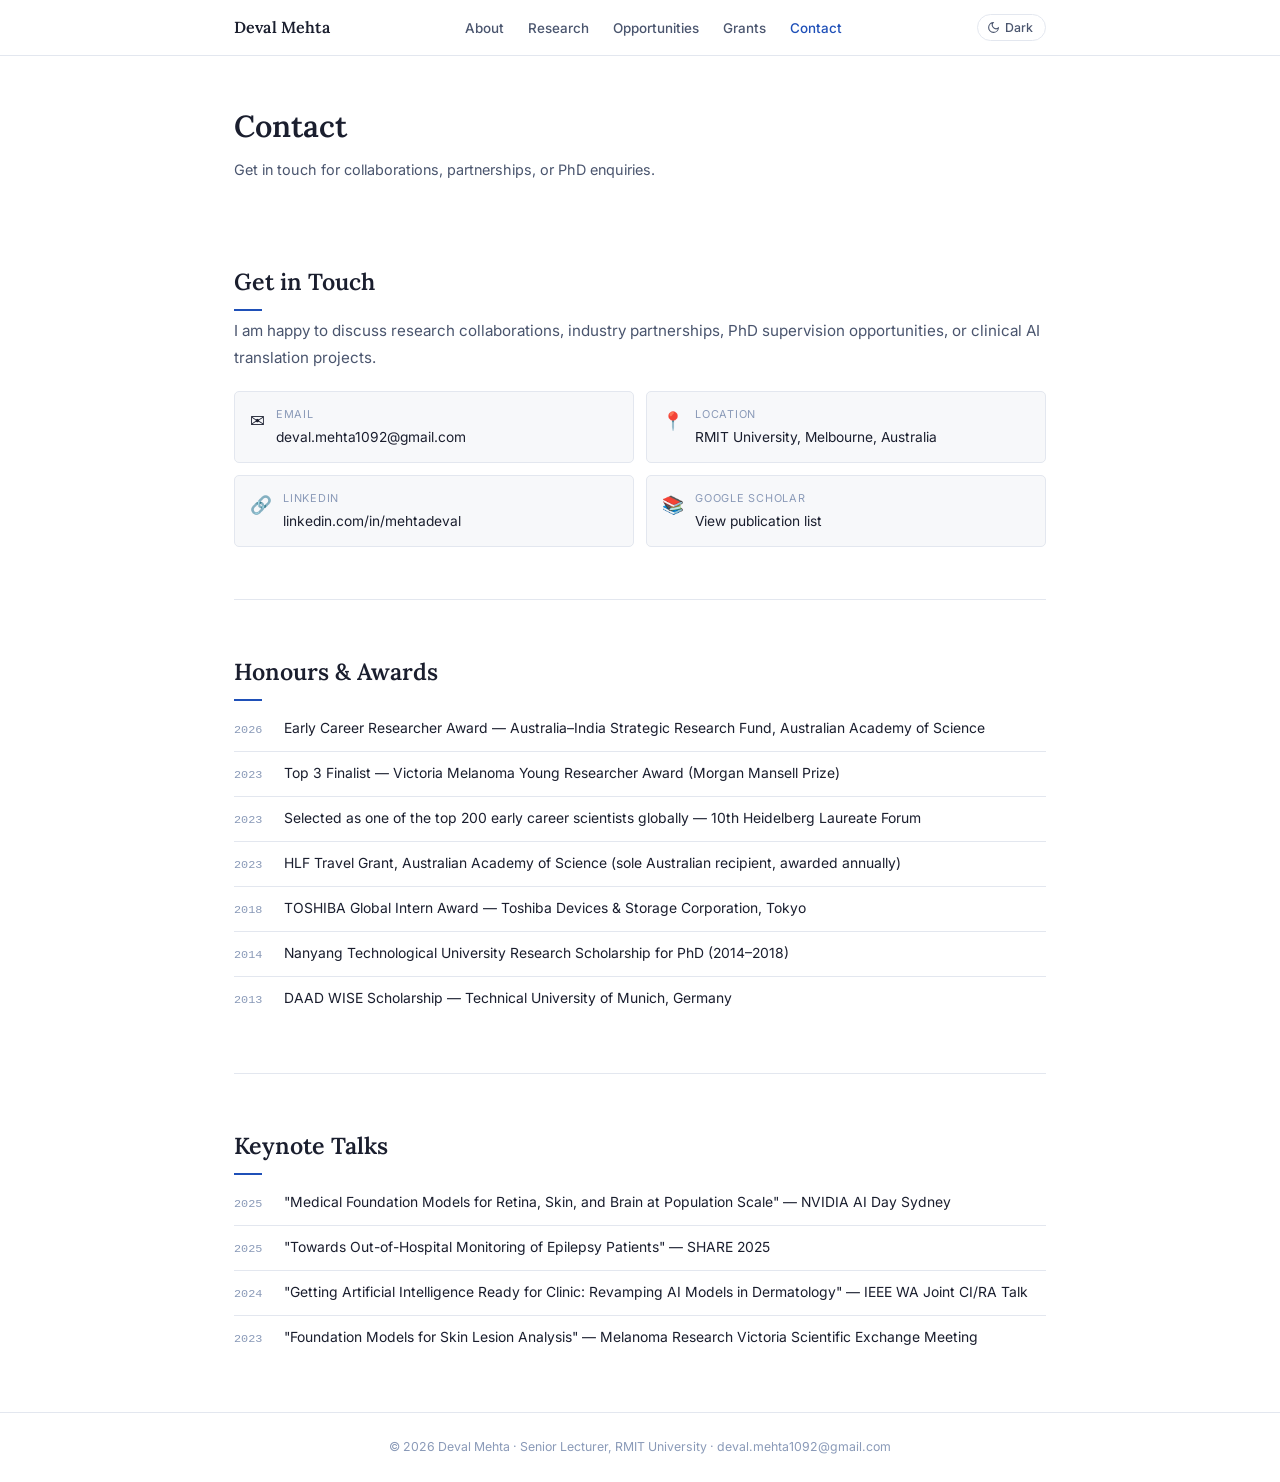
==== commit ee4bf85e: "Update contact.html" ====
--- a/contact.html
+++ b/contact.html
@@ -12,7 +12,6 @@
 <nav class="nav"><div class="nav-inner"><a href="index.html" class="nav-brand">Deval Mehta</a><ul class="nav-links">
       <li><a href="index.html">About</a></li>
       <li><a href="research.html">Research</a></li>
-      <li><a href="publications.html">Publications</a></li>
       <li><a href="opportunities.html">Opportunities</a></li>
       <li><a href="grants.html">Grants</a></li>
       <li><a href="contact.html" class="active">Contact</a></li>
@@ -20,7 +19,6 @@
 <div class="nav-drawer" id="nav-drawer">
   <a href="index.html">About</a>
   <a href="research.html">Research</a>
-  <a href="publications.html">Publications</a>
   <a href="opportunities.html">Opportunities</a>
   <a href="grants.html">Grants</a>
   <a href="contact.html" class="active">Contact</a>
@@ -60,4 +58,4 @@
 var MOON='<svg viewBox="0 0 24 24" fill="none" stroke="currentColor" stroke-width="2"><path d="M21 12.79A9 9 0 1 1 11.21 3 7 7 0 0 0 21 12.79z"/></svg><span>Dark</span>';
 function updateBtn(t){var b=document.getElementById('theme-btn');if(b)b.innerHTML=t==='dark'?SUN:MOON;}
 function toggleTheme(){var c=document.documentElement.getAttribute('data-theme')||'light';var n=c==='dark'?'light':'dark';document.documentElement.setAttribute('data-theme',n);localStorage.setItem('theme',n);updateBtn(n);}
-updateBtn(document.documentElement.getAttribute('data-theme')||'light');</script></body></html>+updateBtn(document.documentElement.getAttribute('data-theme')||'light');</script></body></html>
--- a/style.css
+++ b/style.css
@@ -5,11 +5,10 @@
    Type: Lora (headings) + Inter (body)
 ============================================================ */
 
-/* --- Reset --- */
 *, *::before, *::after { box-sizing: border-box; margin: 0; padding: 0; }
 
 /* ============================================================
-   CSS VARIABLES — LIGHT THEME (default)
+   CSS VARIABLES — LIGHT THEME
 ============================================================ */
 :root {
   --bg:         #ffffff;
@@ -24,7 +23,6 @@
   --drawer-bg:  #ffffff;
   --thumb-bg:   #edf0f7;
   --collage-bg: #edf0f7;
-
   --max:     860px;
   --nav-h:   56px;
   --r:       5px;
@@ -91,33 +89,25 @@
 .nav-brand:hover { text-decoration: none; }
 .nav-links { display: flex; list-style: none; gap: 24px; }
 .nav-links a {
-  font-size: .84rem; font-weight: 500; color: var(--text-2);
-  transition: color .15s;
+  font-size: .84rem; font-weight: 500; color: var(--text-2); transition: color .15s;
 }
 .nav-links a:hover, .nav-links a.active { color: var(--accent); text-decoration: none; }
-
 .nav-right { display: flex; align-items: center; gap: 10px; }
 
-/* Dark/light toggle button */
 .theme-btn {
   display: inline-flex; align-items: center; gap: 5px;
   padding: 5px 12px 5px 9px;
-  border: 1px solid var(--border);
-  border-radius: 100px;
-  background: none;
-  cursor: pointer;
-  font-family: var(--f-sans);
-  font-size: .77rem; font-weight: 500;
-  color: var(--text-2);
-  transition: all .15s;
-  white-space: nowrap;
+  border: 1px solid var(--border); border-radius: 100px;
+  background: none; cursor: pointer;
+  font-family: var(--f-sans); font-size: .77rem; font-weight: 500;
+  color: var(--text-2); transition: all .15s; white-space: nowrap;
 }
 .theme-btn svg { width: 13px; height: 13px; flex-shrink: 0; }
 .theme-btn:hover { border-color: var(--accent); color: var(--accent); }
 
 .nav-toggle {
-  display: none; background: none; border: none; padding: 6px;
-  cursor: pointer; color: var(--text-2);
+  display: none; background: none; border: none;
+  padding: 6px; cursor: pointer; color: var(--text-2);
 }
 .nav-drawer {
   display: none; position: fixed; top: var(--nav-h); left: 0; right: 0;
@@ -147,6 +137,7 @@
 
 .sec { padding: 52px 0; border-bottom: 1px solid var(--border); transition: border-color .2s; }
 .sec:last-child { border-bottom: none; }
+
 .sec-title {
   font-family: var(--f-serif); font-size: 1.45rem; font-weight: 600;
   color: var(--text); margin-bottom: 6px;
@@ -157,7 +148,8 @@
 }
 .sec-subtitle { font-size: .88rem; color: var(--text-2); margin-bottom: 24px; }
 
-.page-hdr { padding: 44px 0 36px; border-bottom: 1px solid var(--border); }
+/* Inner-page header — no bottom border, content flows straight in */
+.page-hdr { padding: 44px 0 28px; }
 .page-hdr h1 { font-family: var(--f-serif); font-size: 1.9rem; font-weight: 600; color: var(--text); }
 .page-hdr p { font-size: .9rem; color: var(--text-2); margin-top: 6px; }
 
@@ -174,14 +166,45 @@
 ============================================================ */
 .hero { padding: 60px 0 52px; border-bottom: 1px solid var(--border); }
 .hero-inner { display: flex; gap: 48px; align-items: flex-start; }
-.hero-photo { flex-shrink: 0; width: 188px; }
+.hero-photo { width: 188px; }
+/* Left column: photo stacked above CTA links */
+.hero-left {
+  flex-shrink: 0;
+  width: 188px;
+  display: flex;
+  flex-direction: column;
+  gap: 10px;
+}
+/* Small CTA cards that sit below the photo */
+.hero-cta-sm {
+  display: flex;
+  align-items: flex-start;
+  gap: 8px;
+  padding: 10px 12px;
+  border: 1px solid var(--border);
+  border-radius: var(--r);
+  background: var(--bg-soft);
+  transition: all .15s;
+  color: var(--text);
+}
+.hero-cta-sm:hover {
+  border-color: var(--accent);
+  background: var(--accent-lt);
+  text-decoration: none;
+}
+.hero-cta-sm-icon { font-size: 1rem; flex-shrink: 0; margin-top: 1px; }
+.hero-cta-sm-title {
+  font-size: .76rem; font-weight: 600; color: var(--text);
+  line-height: 1.35; margin-bottom: 3px;
+}
+.hero-cta-sm-arr { font-size: .7rem; color: var(--accent); font-weight: 500; }
+
 .hero-img {
   width: 188px; height: 228px; border-radius: var(--r);
   background: linear-gradient(145deg,#e8eeff,#ccd8f6);
   display: flex; align-items: center; justify-content: center;
   font-family: var(--f-serif); font-size: 3rem; font-weight: 600;
-  color: var(--accent); overflow: hidden;
-  transition: background .2s;
+  color: var(--accent); overflow: hidden; transition: background .2s;
 }
 [data-theme="dark"] .hero-img { background: linear-gradient(145deg,#1e2535,#252d48); }
 .hero-img img { width: 100%; height: 100%; object-fit: cover; }
@@ -233,33 +256,12 @@
   color: var(--text-3); padding: 6px 0; margin-top: 36px; border-bottom: 1px solid var(--border);
 }
 .yr-label:first-of-type { margin-top: 0; }
-
 .pub-item {
   display: flex; gap: 16px; padding: 18px 0;
   border-bottom: 1px solid var(--border); align-items: flex-start;
 }
 .pub-item:last-child { border-bottom: none; }
 .pub-n { font-family: var(--f-mono); font-size: .77rem; color: var(--text-3); min-width: 26px; padding-top: 2px; flex-shrink: 0; }
-
-/* Publication thumbnail / image banner */
-.pub-thumb {
-  width: 160px; height: 100px; flex-shrink: 0;
-  border-radius: var(--r); overflow: hidden;
-  background: var(--thumb-bg); border: 1px solid var(--border);
-  transition: background .2s, border-color .2s;
-  position: relative;
-}
-.pub-thumb img { width: 100%; height: 100%; object-fit: cover; display: block; }
-/* Placeholder label shown when no image */
-.pub-thumb-ph {
-  position: absolute; inset: 0;
-  display: flex; flex-direction: column;
-  align-items: center; justify-content: center; gap: 4px;
-  font-size: .68rem; color: var(--text-3); text-align: center; padding: 8px;
-  line-height: 1.35;
-}
-.pub-thumb-ph span { font-family: var(--f-mono); font-size: .6rem; opacity: .6; }
-
 .pub-body { flex: 1; min-width: 0; }
 .pub-t { font-size: .9rem; font-weight: 600; color: var(--text); line-height: 1.42; margin-bottom: 5px; }
 .pub-a { font-size: .8rem; color: var(--text-2); margin-bottom: 5px; line-height: 1.45; }
@@ -274,31 +276,32 @@
 [data-theme="dark"] .pub-star { color: #f59e0b; }
 
 /* ============================================================
-   RESEARCH OVERVIEW (main research.html)
+   RESEARCH OVERVIEW (research.html)
 ============================================================ */
 .rq {
   border-left: 3px solid var(--accent); padding: 14px 20px;
   background: var(--bg-soft); font-family: var(--f-serif);
   font-style: italic; font-size: 1.08rem; color: var(--text-2);
-  line-height: 1.65; margin-bottom: 28px;
-  transition: background .2s;
+  line-height: 1.65; margin-bottom: 28px; transition: background .2s;
 }
 .r-intro { font-size: .93rem; color: var(--text-2); line-height: 1.82; margin-bottom: 40px; }
 .r-intro p + p { margin-top: 11px; }
 .r-intro strong { color: var(--text); }
 
-/* Theme overview cards */
 .r-card {
-  display: flex; gap: 28px; align-items: flex-start;
-  padding: 32px 0; border-bottom: 1px solid var(--border);
-}
-.r-card:last-of-type { border-bottom: none; }
-
-/* 2×2 image collage */
+  display: flex; gap: 24px; align-items: flex-start;
+  padding: 22px;
+  border: 1px solid var(--border);
+  border-radius: var(--r);
+  background: var(--bg-soft);
+  margin-bottom: 16px;
+  transition: background .2s, border-color .2s;
+}
+.r-card:last-of-type { margin-bottom: 0; }
 .collage {
   display: grid; grid-template-columns: 1fr 1fr; gap: 4px;
   width: 220px; flex-shrink: 0; border-radius: 6px; overflow: hidden;
-  background: var(--border); /* gap colour */
+  background: var(--border);
 }
 .collage-cell {
   background: var(--collage-bg); overflow: hidden;
@@ -307,12 +310,7 @@
   transition: background .2s;
 }
 .collage-cell img { width: 100%; height: 100%; object-fit: cover; display: block; }
-.collage-cell-ph {
-  font-size: .62rem; color: var(--text-3); text-align: center;
-  padding: 6px; line-height: 1.4;
-}
-/* 3-image variant: first cell spans 2 cols */
-.collage.c3 .collage-cell:first-child { grid-column: span 2; }
+.collage-cell-ph { font-size: .62rem; color: var(--text-3); text-align: center; padding: 6px; line-height: 1.4; }
 
 .r-card-body { flex: 1; }
 .r-card-num { font-family: var(--f-mono); font-size: .7rem; font-weight: 700; color: var(--accent); letter-spacing: .08em; margin-bottom: 4px; }
@@ -322,6 +320,21 @@
 .r-card-link { font-size: .84rem; font-weight: 600; color: var(--accent); }
 .r-card-link:hover { text-decoration: underline; }
 
+/* Single image placeholder per research theme */
+.r-card-img {
+  width: 200px; height: 150px; flex-shrink: 0;
+  border-radius: var(--r); overflow: hidden;
+  background: var(--thumb-bg); border: 1px solid var(--border);
+  display: flex; align-items: center; justify-content: center;
+  transition: background .2s, border-color .2s;
+}
+.r-card-img img { width:100%; height:100%; object-fit:cover; display:block; }
+.r-card-img-ph {
+  font-size: .7rem; color: var(--text-3); text-align: center;
+  padding: 10px; line-height: 1.5;
+}
+.r-card-img-ph span { display:block; font-family:var(--f-mono); font-size:.6rem; margin-top:4px; opacity:.65; }
+
 /* ============================================================
    RESEARCH SUB-PAGES
 ============================================================ */
@@ -331,9 +344,25 @@
 .theme-intro { font-size: .9rem; color: var(--text-2); line-height: 1.78; margin-bottom: 22px; }
 .theme-intro strong { color: var(--text); }
 
-.area { padding: 20px 0; border-bottom: 1px solid var(--border); }
-.area:last-child { border-bottom: none; }
-.area-title { font-size: .92rem; font-weight: 600; color: var(--text); margin-bottom: 6px; }
+/* Area cards — each sub-theme is a box */
+.area {
+  padding: 18px 20px;
+  border: 1px solid var(--border);
+  border-radius: var(--r);
+  background: var(--bg-soft);
+  margin-bottom: 12px;
+  transition: background .2s, border-color .2s;
+}
+.area:last-child { margin-bottom: 0; }
+
+/* Area title — larger, serif, clearly a heading */
+.area-title {
+  font-family: var(--f-serif);
+  font-size: 1.12rem;
+  font-weight: 600;
+  color: var(--text);
+  margin-bottom: 7px;
+}
 .area-desc { font-size: .84rem; color: var(--text-2); line-height: 1.72; margin-bottom: 12px; }
 .area-papers { list-style: none; }
 .area-papers li {
@@ -342,6 +371,7 @@
 }
 .area-papers li strong { color: var(--accent); font-weight: 600; }
 .area-papers li em { color: var(--text-3); }
+
 .seeking {
   font-size: .69rem; font-weight: 700; color: #92400e; background: #fef3c7;
   padding: 1px 7px; border-radius: 3px; margin-left: 8px;
@@ -353,10 +383,38 @@
   background: var(--bg-soft); border: 1px solid var(--border);
   border-left: 3px solid var(--accent); padding: 18px 22px;
   font-size: .9rem; color: var(--text-2); line-height: 1.78;
-  border-radius: 0 var(--r) var(--r) 0; margin-top: 40px;
+  border-radius: 0 var(--r) var(--r) 0; margin-top: 28px;
   transition: background .2s, border-color .2s;
 }
 .collab-cta strong { color: var(--text); }
+
+/* ============================================================
+   PAPER ENTRIES WITH OPTIONAL IMAGE THUMBNAIL
+   Used in research sub-pages. Add class="paper-item" to <li>
+   and wrap content in .paper-thumb + .paper-text
+============================================================ */
+.area-papers li.paper-item {
+  display: flex;
+  gap: 0;
+  padding: 8px 0;
+  border-left: none;
+  margin-bottom: 10px;
+}
+.paper-thumb {
+  width: 120px; height: 76px; flex-shrink: 0;
+  border-radius: 4px; overflow: hidden;
+  border: 1px solid var(--border);
+  background: var(--thumb-bg);
+  transition: background .2s, border-color .2s;
+}
+.paper-thumb img,
+.paper-thumb video {
+  width: 100%; height: 100%; object-fit: cover; display: block;
+}
+.paper-text {
+  flex: 1; padding-left: 12px;
+  border-left: 2px solid var(--border); line-height: 1.5;
+}
 
 /* ============================================================
    OPPORTUNITIES
@@ -443,21 +501,25 @@
 @media (max-width: 680px) {
   .nav-links { display: none; }
   .nav-toggle { display: flex; }
+  .theme-btn span { display: none; }
   .hero-inner { flex-direction: column; gap: 24px; }
-  .hero-photo { width: 140px; }
+  .hero-left { width: 100%; }
+.hero-photo { width: 140px; }
   .hero-img { width: 140px; height: 170px; }
   .hero-name { font-size: 1.9rem; }
   .ov-grid { grid-template-columns: 1fr; gap: 18px; }
   .cta-pair { grid-template-columns: 1fr; }
+  .r-card { flex-direction: column; gap: 16px; }
+  .r-card-img { width: 100%; height: 120px; }
+  .collage { width: 100%; }
   .track-grid { grid-template-columns: 1fr; }
   .trait-grid { grid-template-columns: 1fr; }
   .contact-grid { grid-template-columns: 1fr; }
-  .r-card { flex-direction: column; gap: 20px; }
-  .collage { width: 100%; }
-  .pub-thumb { display: none; }
   .pub-item { gap: 10px; }
   .pub-n { display: none; }
+  .area-papers li.paper-item { flex-direction: column; gap: 8px; }
+  .paper-thumb { width: 100%; height: 80px; }
+  .paper-text { padding-left: 0; border-left: none; border-top: 2px solid var(--border); padding-top: 8px; }
   .page { padding: 0 16px; }
   .sec { padding: 40px 0; }
-  .theme-btn span { display: none; } /* icon only on mobile */
-}
+}
